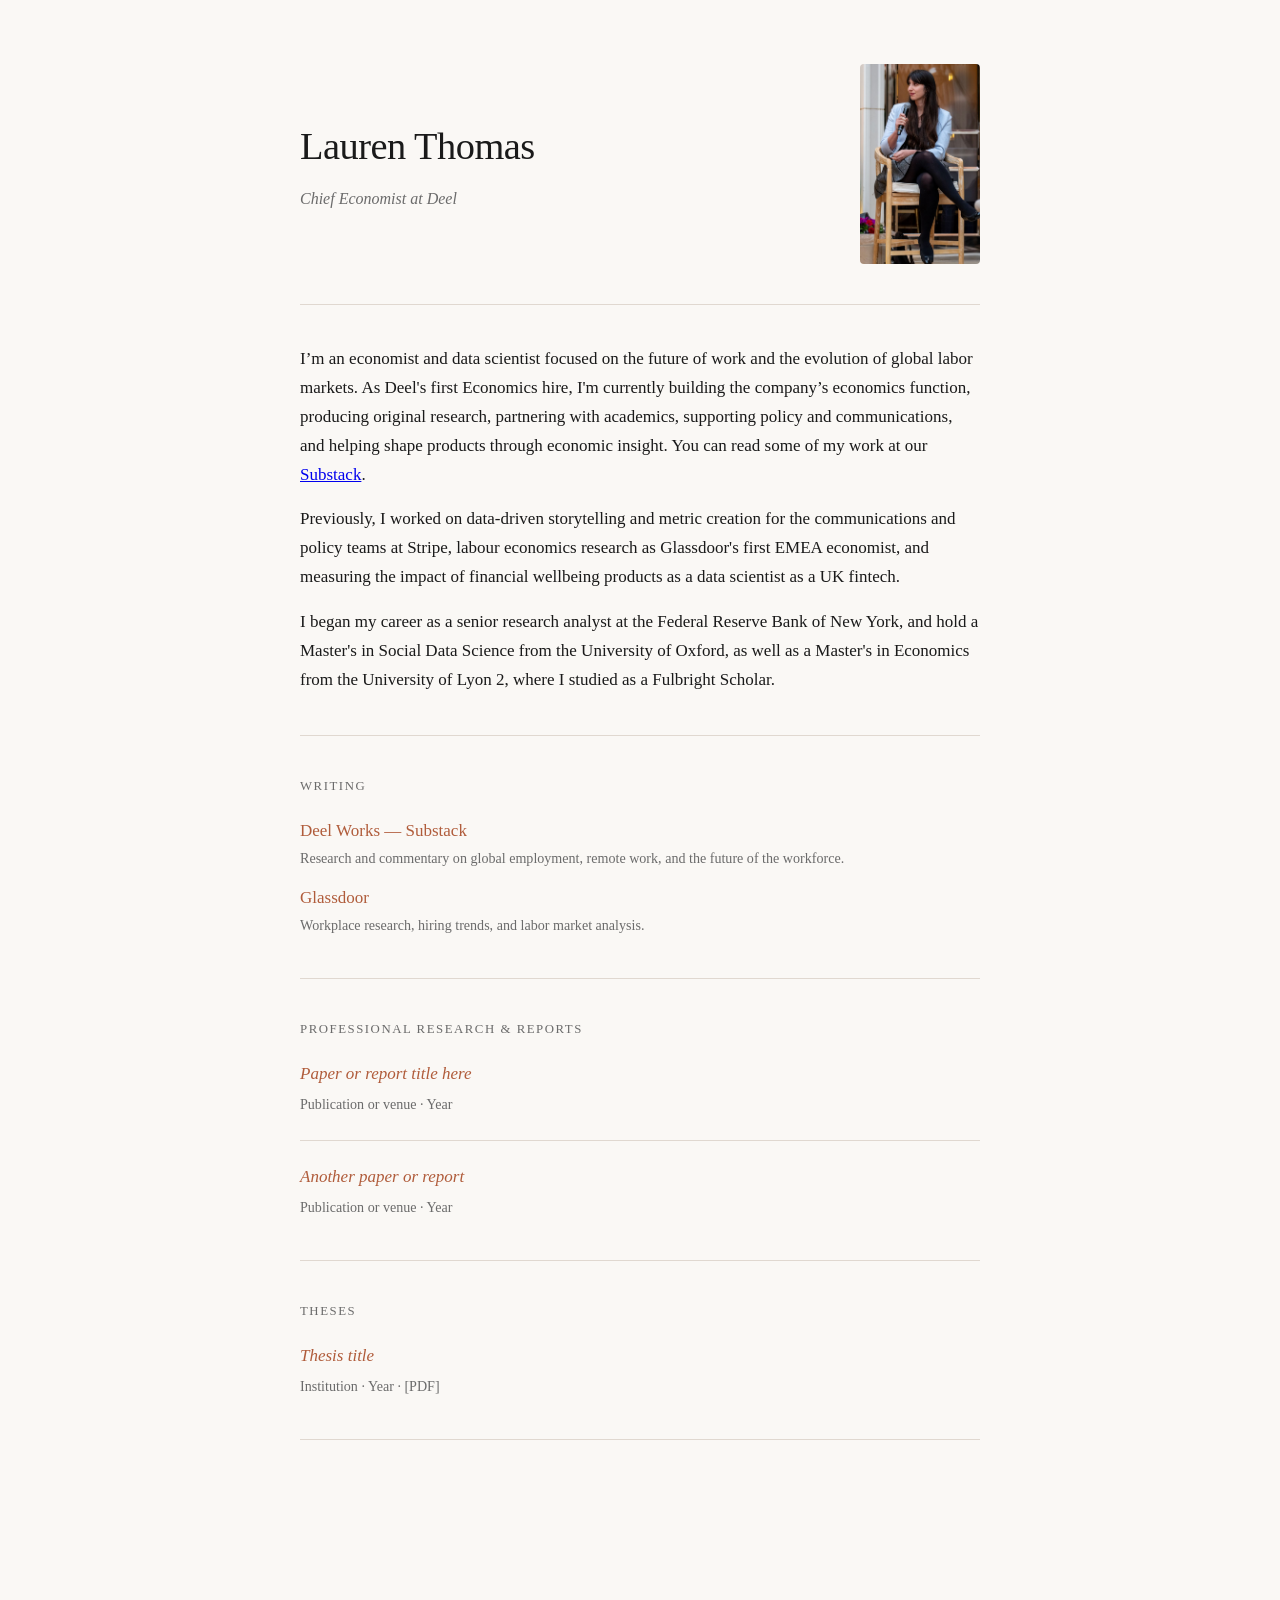
==== index.html @ c15544a4 "first commit" ====
<!DOCTYPE html>
<html lang="en">
<head>
  <meta charset="UTF-8" />
  <meta name="viewport" content="width=device-width, initial-scale=1.0" />
  <title>Lauren Thomas</title>
  <style>
    :root {
      --bg: #faf8f5;
      --text: #1a1a1a;
      --muted: #6b6b6b;
      --accent: #b05c3b;
      --accent-light: #f3ede8;
      --border: #e0d8d0;
      --max-width: 680px;
    }

    * {
      margin: 0;
      padding: 0;
      box-sizing: border-box;
    }

    body {
      background: var(--bg);
      color: var(--text);
      font-family: 'Georgia', 'Times New Roman', serif;
      font-size: 17px;
      line-height: 1.7;
      padding: 0 1.5rem;
    }

    .container {
      max-width: var(--max-width);
      margin: 0 auto;
      padding: 4rem 0 6rem;
    }

    /* Header */
    header {
      margin-bottom: 2.5rem;
      display: flex;
      justify-content: space-between;
      align-items: center;
      gap: 0;
    }

    header h1 {
      font-size: 2.4rem;
      font-weight: normal;
      letter-spacing: -0.5px;
      margin-bottom: 0.4rem;
    }

    header .tagline {
      color: var(--muted);
      font-style: italic;
      font-size: 1rem;
    }

    header .profile-photo {
      width: 120px;
      height: 200px;
      border-radius: 4px;
      object-fit: cover;
      flex-shrink: 0;
    }

    /* Divider */
    .divider {
      border: none;
      border-top: 1px solid var(--border);
      margin: 2.5rem 0;
    }

    /* Bio */
    .bio p {
      margin-bottom: 1rem;
    }

    .bio p:last-child {
      margin-bottom: 0;
    }

    /* Section headings */
    h2 {
      font-size: 0.8rem;
      font-weight: normal;
      letter-spacing: 0.12em;
      text-transform: uppercase;
      color: var(--muted);
      margin-bottom: 1.2rem;
    }

    /* Writing links (Substack, Glassdoor) */
    .link-list {
      list-style: none;
    }

    .link-list li {
      margin-bottom: 0.8rem;
    }

    .link-list a {
      color: var(--accent);
      text-decoration: none;
      border-bottom: 1px solid transparent;
      transition: border-color 0.15s;
    }

    .link-list a:hover {
      border-bottom-color: var(--accent);
    }

    .link-list .link-desc {
      display: block;
      font-size: 0.88rem;
      color: var(--muted);
      margin-top: 0.1rem;
    }

    /* Papers / PDFs */
    .paper-list {
      list-style: none;
    }

    .paper-list li {
      margin-bottom: 1.4rem;
      padding-bottom: 1.4rem;
      border-bottom: 1px solid var(--border);
    }

    .paper-list li:last-child {
      border-bottom: none;
      padding-bottom: 0;
      margin-bottom: 0;
    }

    .paper-title {
      display: block;
      color: var(--accent);
      text-decoration: none;
      border-bottom: 1px solid transparent;
      transition: border-color 0.15s;
      font-style: italic;
    }

    .paper-title:hover {
      border-bottom-color: var(--accent);
    }

    .paper-meta {
      display: block;
      font-size: 0.88rem;
      color: var(--muted);
      margin-top: 0.2rem;
    }

    /* Footer */
    footer {
      margin-top: 4rem;
      font-size: 0.85rem;
      color: var(--muted);
    }
  </style>
</head>
<body>
  <div class="container">

    <header>
      <div>
        <h1>Lauren Thomas</h1>
        <span class="tagline">Chief Economist at Deel</span>
      </div>
      <img class="profile-photo" src="images/personal_pic.png" alt="Lauren Thomas" />
    </header>

    <hr class="divider" />

    <section class="bio">
      <p>
        <!-- Add a short bio here. A few sentences about who you are, what you research or write about, and where you're based. -->
      I’m an economist and data scientist focused on the future of work and the evolution of global labor markets.
      As Deel's first Economics hire, I'm currently building the company’s economics function, producing original research, partnering with academics, supporting policy and communications, and helping shape products through economic insight.
      You can read some of my work at our <a href="https://www.deelworks.substack.com">Substack</a>. </p>
      
      <p>Previously, I worked on data-driven storytelling and metric creation for the communications and policy teams at Stripe,
      labour economics research as Glassdoor's first EMEA economist, and measuring the impact of financial wellbeing products as a data scientist as a UK fintech.</p>
      <p>I began my career as a senior research analyst at the Federal Reserve Bank of New York, and hold a Master's in Social Data Science from the University of Oxford, as well as a Master's in Economics from the University of Lyon 2,
      where I studied as a Fulbright Scholar. </p>
    </section>

    <hr class="divider" />

    <section>
      <h2>Writing</h2>
      <ul class="link-list">
        <li>
          <a href="https://deelworks.substack.com" target="_blank" rel="noopener">Deel Works — Substack</a>
          <span class="link-desc">Research and commentary on global employment, remote work, and the future of the workforce.</span>
        </li>
        <li>
          <a href="https://www.glassdoor.com/blog/author/laurenthomas/" target="_blank" rel="noopener">Glassdoor</a>
          <span class="link-desc">Workplace research, hiring trends, and labor market analysis.</span>
        </li>
      </ul>
    </section>

    <hr class="divider" />

    <section>
      <h2>Professional Research &amp; Reports</h2>
      <ul class="paper-list">

        <!-- Copy and paste the block below for each paper or report you want to add.
             For PDFs hosted on this site, place the file in a /papers/ folder and link to papers/filename.pdf -->

        <li>
          <a class="paper-title" href="#" target="_blank" rel="noopener">Paper or report title here</a>
          <span class="paper-meta">Publication or venue · Year</span>
        </li>

        <li>
          <a class="paper-title" href="#" target="_blank" rel="noopener">Another paper or report</a>
          <span class="paper-meta">Publication or venue · Year</span>
        </li>

      </ul>
    </section>

    <hr class="divider" />

    <section>
      <h2>Theses</h2>
      <ul class="paper-list">

        <!-- Add your theses here. Place PDF files in a /papers/ folder and link to them. -->

        <li>
          <a class="paper-title" href="#" target="_blank" rel="noopener">Thesis title</a>
          <span class="paper-meta">Institution · Year · [PDF]</span>
        </li>

      </ul>
    </section>

    <hr class="divider" />

    <footer>
      <p>
        <!-- Optional: email link -->
        <!-- <a href="mailto:your@email.com">your@email.com</a> -->
      </p>
    </footer>

  </div>
</body>
</html>
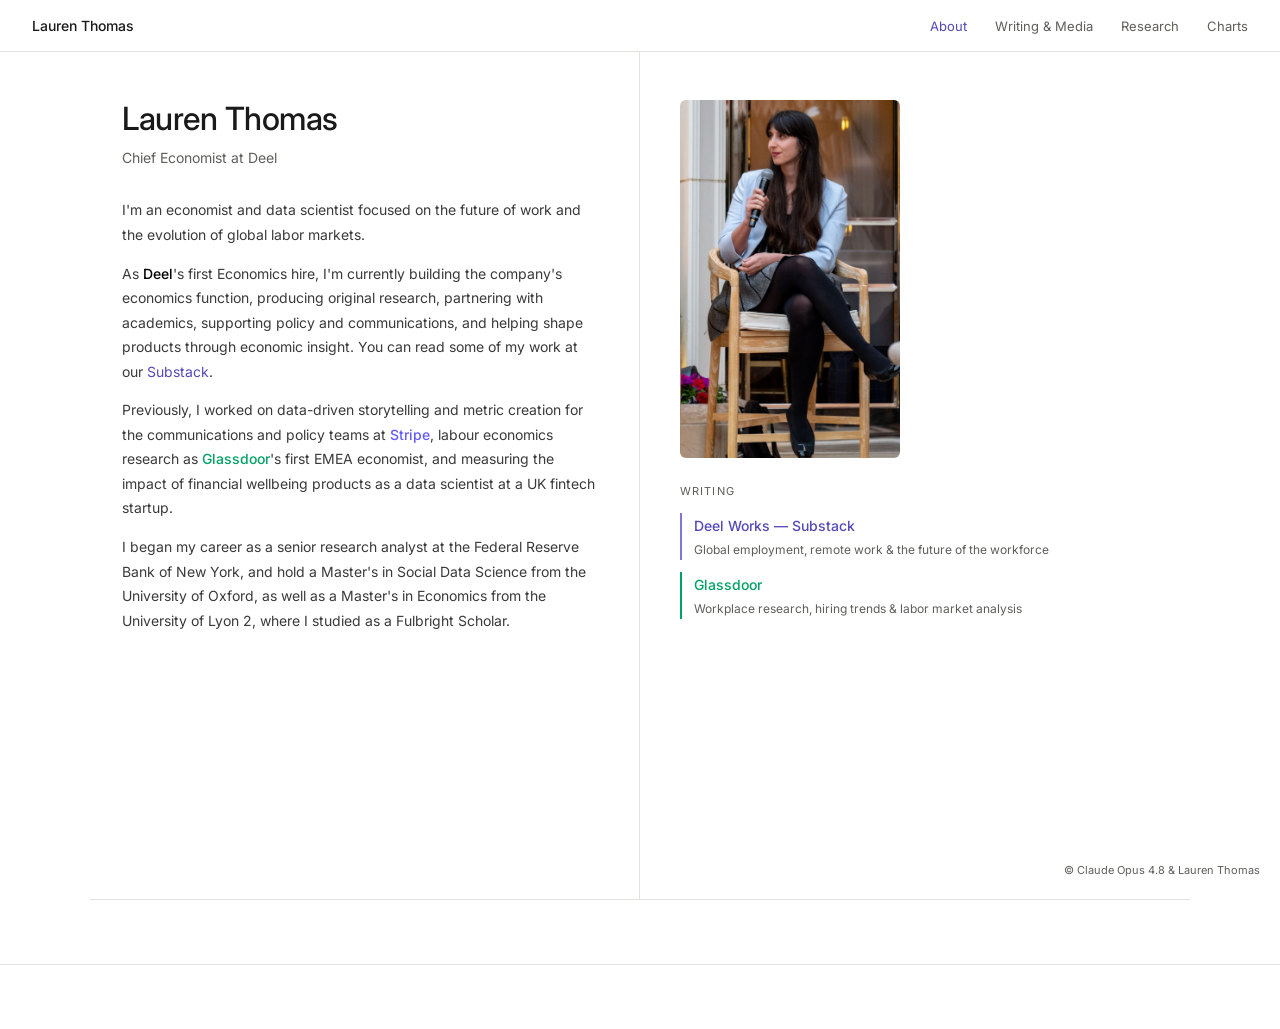
==== commit f2763265: "updated website" ====
--- a/index.html
+++ b/index.html
@@ -4,255 +4,64 @@
   <meta charset="UTF-8" />
   <meta name="viewport" content="width=device-width, initial-scale=1.0" />
   <title>Lauren Thomas</title>
-  <style>
-    :root {
-      --bg: #faf8f5;
-      --text: #1a1a1a;
-      --muted: #6b6b6b;
-      --accent: #b05c3b;
-      --accent-light: #f3ede8;
-      --border: #e0d8d0;
-      --max-width: 680px;
-    }
-
-    * {
-      margin: 0;
-      padding: 0;
-      box-sizing: border-box;
-    }
-
-    body {
-      background: var(--bg);
-      color: var(--text);
-      font-family: 'Georgia', 'Times New Roman', serif;
-      font-size: 17px;
-      line-height: 1.7;
-      padding: 0 1.5rem;
-    }
-
-    .container {
-      max-width: var(--max-width);
-      margin: 0 auto;
-      padding: 4rem 0 6rem;
-    }
-
-    /* Header */
-    header {
-      margin-bottom: 2.5rem;
-      display: flex;
-      justify-content: space-between;
-      align-items: center;
-      gap: 0;
-    }
-
-    header h1 {
-      font-size: 2.4rem;
-      font-weight: normal;
-      letter-spacing: -0.5px;
-      margin-bottom: 0.4rem;
-    }
-
-    header .tagline {
-      color: var(--muted);
-      font-style: italic;
-      font-size: 1rem;
-    }
-
-    header .profile-photo {
-      width: 120px;
-      height: 200px;
-      border-radius: 4px;
-      object-fit: cover;
-      flex-shrink: 0;
-    }
-
-    /* Divider */
-    .divider {
-      border: none;
-      border-top: 1px solid var(--border);
-      margin: 2.5rem 0;
-    }
-
-    /* Bio */
-    .bio p {
-      margin-bottom: 1rem;
-    }
-
-    .bio p:last-child {
-      margin-bottom: 0;
-    }
-
-    /* Section headings */
-    h2 {
-      font-size: 0.8rem;
-      font-weight: normal;
-      letter-spacing: 0.12em;
-      text-transform: uppercase;
-      color: var(--muted);
-      margin-bottom: 1.2rem;
-    }
-
-    /* Writing links (Substack, Glassdoor) */
-    .link-list {
-      list-style: none;
-    }
-
-    .link-list li {
-      margin-bottom: 0.8rem;
-    }
-
-    .link-list a {
-      color: var(--accent);
-      text-decoration: none;
-      border-bottom: 1px solid transparent;
-      transition: border-color 0.15s;
-    }
-
-    .link-list a:hover {
-      border-bottom-color: var(--accent);
-    }
-
-    .link-list .link-desc {
-      display: block;
-      font-size: 0.88rem;
-      color: var(--muted);
-      margin-top: 0.1rem;
-    }
-
-    /* Papers / PDFs */
-    .paper-list {
-      list-style: none;
-    }
-
-    .paper-list li {
-      margin-bottom: 1.4rem;
-      padding-bottom: 1.4rem;
-      border-bottom: 1px solid var(--border);
-    }
-
-    .paper-list li:last-child {
-      border-bottom: none;
-      padding-bottom: 0;
-      margin-bottom: 0;
-    }
-
-    .paper-title {
-      display: block;
-      color: var(--accent);
-      text-decoration: none;
-      border-bottom: 1px solid transparent;
-      transition: border-color 0.15s;
-      font-style: italic;
-    }
-
-    .paper-title:hover {
-      border-bottom-color: var(--accent);
-    }
-
-    .paper-meta {
-      display: block;
-      font-size: 0.88rem;
-      color: var(--muted);
-      margin-top: 0.2rem;
-    }
-
-    /* Footer */
-    footer {
-      margin-top: 4rem;
-      font-size: 0.85rem;
-      color: var(--muted);
-    }
-  </style>
+  <link rel="preconnect" href="https://fonts.googleapis.com" />
+  <link rel="preconnect" href="https://fonts.gstatic.com" crossorigin />
+  <link href="https://fonts.googleapis.com/css2?family=Inter:wght@400;500&display=swap" rel="stylesheet" />
+  <link rel="stylesheet" href="style.css" />
 </head>
 <body>
-  <div class="container">
 
-    <header>
-      <div>
+  <nav>
+    <a class="nav-name" href="index.html">Lauren Thomas</a>
+    <ul class="nav-links">
+      <li><a href="index.html" class="active">About</a></li>
+      <li><a href="writing.html">Writing &amp; Media</a></li>
+      <li><a href="research.html">Research</a></li>
+      <li><a href="charts.html">Charts</a></li>
+    </ul>
+  </nav>
+
+  <main>
+    <div class="hero">
+      <div class="hero-left">
         <h1>Lauren Thomas</h1>
-        <span class="tagline">Chief Economist at Deel</span>
+        <p class="tagline">Chief Economist at Deel</p>
+        <div class="bio">
+          <p>I'm an economist and data scientist focused on the future of work and the evolution of global labor markets.</p>
+          <p>As <span class="wordmark-deel">Deel</span>'s first Economics hire, I'm currently building the company's economics function, producing original research, partnering with academics, supporting policy and communications, and helping shape products through economic insight.
+          You can read some of my work at our <a href="https://deelworks.substack.com" target="_blank" rel="noopener">Substack</a>.</p>
+
+          <p>Previously, I worked on data-driven storytelling and metric creation for the communications and policy teams at <span class="wordmark-stripe">Stripe</span>,
+          labour economics research as <span class="wordmark-glassdoor">Glassdoor</span>'s first EMEA economist, and measuring the impact of financial wellbeing products as a data scientist at a UK fintech startup.</p>
+
+          <p>I began my career as a senior research analyst at the Federal Reserve Bank of New York, and hold a Master's in Social Data Science from the University of Oxford, as well as a Master's in Economics from the University of Lyon 2,
+          where I studied as a Fulbright Scholar.</p>
+        </div>
       </div>
-      <img class="profile-photo" src="images/personal_pic.png" alt="Lauren Thomas" />
-    </header>
+      <div class="hero-right">
+        <img class="hero-photo" src="images/personal_pic.png" alt="Lauren Thomas" />
+        <div>
+          <p class="quick-links-label">Writing</p>
+          <div class="quick-link-item">
+            <a href="https://deelworks.substack.com" target="_blank" rel="noopener">Deel Works — Substack</a>
+            <span class="ql-desc">Global employment, remote work &amp; the future of the workforce</span>
+          </div>
+          <div class="quick-link-item quick-link-glassdoor">
+            <a href="https://www.glassdoor.com/blog/author/laurenthomas/" target="_blank" rel="noopener"><span class="wordmark-glassdoor">Glassdoor</span></a>
+            <span class="ql-desc">Workplace research, hiring trends &amp; labor market analysis</span>
+          </div>
+        </div>
+      </div>
+    </div>
+  </main>
 
-    <hr class="divider" />
+  <footer>
+    <!-- <a href="mailto:your@email.com">your@email.com</a> -->
+  </footer>
 
-    <section class="bio">
-      <p>
-        <!-- Add a short bio here. A few sentences about who you are, what you research or write about, and where you're based. -->
-      I’m an economist and data scientist focused on the future of work and the evolution of global labor markets.
-      As Deel's first Economics hire, I'm currently building the company’s economics function, producing original research, partnering with academics, supporting policy and communications, and helping shape products through economic insight.
-      You can read some of my work at our <a href="https://www.deelworks.substack.com">Substack</a>. </p>
-      
-      <p>Previously, I worked on data-driven storytelling and metric creation for the communications and policy teams at Stripe,
-      labour economics research as Glassdoor's first EMEA economist, and measuring the impact of financial wellbeing products as a data scientist as a UK fintech.</p>
-      <p>I began my career as a senior research analyst at the Federal Reserve Bank of New York, and hold a Master's in Social Data Science from the University of Oxford, as well as a Master's in Economics from the University of Lyon 2,
-      where I studied as a Fulbright Scholar. </p>
-    </section>
+  <div class="copyright">
+    © Claude Opus 4.8 &amp; Lauren Thomas
+  </div>
 
-    <hr class="divider" />
-
-    <section>
-      <h2>Writing</h2>
-      <ul class="link-list">
-        <li>
-          <a href="https://deelworks.substack.com" target="_blank" rel="noopener">Deel Works — Substack</a>
-          <span class="link-desc">Research and commentary on global employment, remote work, and the future of the workforce.</span>
-        </li>
-        <li>
-          <a href="https://www.glassdoor.com/blog/author/laurenthomas/" target="_blank" rel="noopener">Glassdoor</a>
-          <span class="link-desc">Workplace research, hiring trends, and labor market analysis.</span>
-        </li>
-      </ul>
-    </section>
-
-    <hr class="divider" />
-
-    <section>
-      <h2>Professional Research &amp; Reports</h2>
-      <ul class="paper-list">
-
-        <!-- Copy and paste the block below for each paper or report you want to add.
-             For PDFs hosted on this site, place the file in a /papers/ folder and link to papers/filename.pdf -->
-
-        <li>
-          <a class="paper-title" href="#" target="_blank" rel="noopener">Paper or report title here</a>
-          <span class="paper-meta">Publication or venue · Year</span>
-        </li>
-
-        <li>
-          <a class="paper-title" href="#" target="_blank" rel="noopener">Another paper or report</a>
-          <span class="paper-meta">Publication or venue · Year</span>
-        </li>
-
-      </ul>
-    </section>
-
-    <hr class="divider" />
-
-    <section>
-      <h2>Theses</h2>
-      <ul class="paper-list">
-
-        <!-- Add your theses here. Place PDF files in a /papers/ folder and link to them. -->
-
-        <li>
-          <a class="paper-title" href="#" target="_blank" rel="noopener">Thesis title</a>
-          <span class="paper-meta">Institution · Year · [PDF]</span>
-        </li>
-
-      </ul>
-    </section>
-
-    <hr class="divider" />
-
-    <footer>
-      <p>
-        <!-- Optional: email link -->
-        <!-- <a href="mailto:your@email.com">your@email.com</a> -->
-      </p>
-    </footer>
-
-  </div>
 </body>
 </html>
--- a/style.css
+++ b/style.css
@@ -0,0 +1,386 @@
+:root {
+  --purple-dark: #26215C;
+  --purple-mid: #534AB7;
+  --purple-light: #7F77DD;
+  --purple-pale: #EEEDFE;
+  --text: #1a1a1a;
+  --muted: #5f5e5a;
+  --border: #e3e2de;
+  --bg: #ffffff;
+  --bg-secondary: #f8f8f6;
+}
+
+* {
+  margin: 0;
+  padding: 0;
+  box-sizing: border-box;
+}
+
+body {
+  background: var(--bg);
+  color: var(--text);
+  font-family: 'Inter', -apple-system, BlinkMacSystemFont, sans-serif;
+  font-size: 15px;
+  line-height: 1.7;
+}
+
+a {
+  color: var(--purple-mid);
+  text-decoration: none;
+}
+
+a:hover {
+  color: var(--purple-light);
+}
+
+/* Nav */
+nav {
+  position: sticky;
+  top: 0;
+  background: rgba(255,255,255,0.92);
+  backdrop-filter: blur(8px);
+  border-bottom: 1px solid var(--border);
+  z-index: 100;
+  padding: 0 2rem;
+  display: flex;
+  align-items: center;
+  justify-content: space-between;
+  height: 52px;
+}
+
+.nav-name {
+  font-size: 14px;
+  font-weight: 500;
+  color: var(--text);
+}
+
+.nav-name:hover {
+  color: var(--purple-mid);
+}
+
+.nav-links {
+  display: flex;
+  gap: 1.75rem;
+  list-style: none;
+}
+
+.nav-links a {
+  font-size: 13px;
+  color: var(--muted);
+  transition: color 0.15s;
+}
+
+.nav-links a:hover,
+.nav-links a.active {
+  color: var(--purple-mid);
+}
+
+/* Hero (about page) */
+.hero {
+  display: grid;
+  grid-template-columns: 1fr 1fr;
+  border-bottom: 1px solid var(--border);
+  min-height: calc(100vh - 52px);
+}
+
+.hero-left {
+  padding: 3rem 2.5rem 3rem 2rem;
+  border-right: 1px solid var(--border);
+}
+
+.hero-left h1 {
+  font-size: 2rem;
+  font-weight: 500;
+  letter-spacing: -0.5px;
+  line-height: 1.2;
+  margin-bottom: 0.5rem;
+  color: var(--text);
+}
+
+.hero-left .tagline {
+  font-size: 14px;
+  color: var(--muted);
+  margin-bottom: 1.75rem;
+}
+
+.bio p {
+  font-size: 14px;
+  color: #3a3a3a;
+  margin-bottom: 0.9rem;
+  line-height: 1.75;
+}
+
+.bio p:last-child {
+  margin-bottom: 0;
+}
+
+.hero-right {
+  padding: 3rem 2rem 3rem 2.5rem;
+  display: flex;
+  flex-direction: column;
+  gap: 1.5rem;
+}
+
+.hero-photo {
+  width: 100%;
+  max-width: 220px;
+  border-radius: 6px;
+  object-fit: cover;
+}
+
+.quick-links-label {
+  font-size: 11px;
+  letter-spacing: 0.1em;
+  text-transform: uppercase;
+  color: var(--muted);
+  margin-bottom: 0.75rem;
+}
+
+.quick-link-item {
+  border-left: 2px solid var(--purple-light);
+  padding-left: 12px;
+  margin-bottom: 12px;
+}
+
+.quick-link-item a {
+  font-size: 14px;
+  font-weight: 500;
+  color: var(--purple-mid);
+}
+
+.ql-desc {
+  font-size: 12px;
+  color: var(--muted);
+  margin-top: 1px;
+  display: block;
+}
+
+/* Page layout (inner pages) */
+main {
+  max-width: 1100px;
+  margin: 0 auto;
+}
+
+.page-header {
+  padding: 3rem 2rem 2rem;
+  border-bottom: 1px solid var(--border);
+}
+
+.page-header h1 {
+  font-size: 1.6rem;
+  font-weight: 500;
+  letter-spacing: -0.3px;
+  color: var(--text);
+}
+
+.page-body {
+  padding: 2.5rem 2rem;
+}
+
+/* Writing links */
+.link-list {
+  list-style: none;
+  display: flex;
+  flex-direction: column;
+  gap: 1.5rem;
+}
+
+.link-list a {
+  font-size: 15px;
+  font-weight: 500;
+}
+
+.link-desc {
+  display: block;
+  font-size: 13px;
+  color: var(--muted);
+  margin-top: 3px;
+}
+
+/* Papers */
+.paper-list {
+  list-style: none;
+}
+
+.paper-list li {
+  padding: 1.2rem 0;
+  border-bottom: 1px solid var(--border);
+}
+
+.paper-list li:first-child {
+  padding-top: 0;
+}
+
+.paper-list li:last-child {
+  border-bottom: none;
+}
+
+.paper-title {
+  font-size: 14px;
+  font-weight: 500;
+  font-style: italic;
+  color: var(--purple-mid);
+}
+
+.paper-title:hover {
+  color: var(--purple-light);
+}
+
+.paper-meta {
+  display: block;
+  font-size: 12px;
+  color: var(--muted);
+  margin-top: 3px;
+}
+
+/* Subsections */
+.subsection {
+  margin-bottom: 2.5rem;
+}
+
+.subsection:last-child {
+  margin-bottom: 0;
+}
+
+.subsection-title {
+  font-size: 13px;
+  font-weight: 500;
+  color: var(--text);
+  margin-bottom: 0.25rem;
+  letter-spacing: 0;
+  text-transform: none;
+}
+
+.subsection-subtitle {
+  font-size: 12px;
+  color: var(--muted);
+  margin-bottom: 1.25rem;
+  font-style: italic;
+}
+
+.abstract {
+  font-size: 11.5px;
+  color: var(--muted);
+  line-height: 1.65;
+  margin-top: 0.5rem;
+}
+
+.subsection-divider {
+  border: none;
+  border-top: 1px solid var(--border);
+  margin: 2rem 0;
+}
+
+/* Charts */
+.charts-grid {
+  display: grid;
+  grid-template-columns: repeat(auto-fill, minmax(240px, 1fr));
+  gap: 1rem;
+}
+
+.chart-card {
+  border: 1px solid var(--border);
+  border-radius: 6px;
+  overflow: hidden;
+  transition: border-color 0.15s;
+}
+
+.chart-card:hover {
+  border-color: var(--purple-light);
+}
+
+.chart-card img {
+  width: 100%;
+  display: block;
+  object-fit: cover;
+}
+
+.chart-full {
+  width: 100%;
+  margin-bottom: 0;
+}
+
+.chart-full img {
+  object-fit: contain;
+}
+
+.page-subtitle {
+  font-size: 14px;
+  color: var(--muted);
+  margin-top: 0.5rem;
+  font-style: italic;
+}
+
+.chart-card-caption {
+  padding: 0.6rem 0.75rem;
+  font-size: 12px;
+  color: var(--muted);
+}
+
+.chart-placeholder {
+  background: var(--bg-secondary);
+  border: 1px dashed var(--border);
+  border-radius: 6px;
+  height: 180px;
+  display: flex;
+  flex-direction: column;
+  align-items: center;
+  justify-content: center;
+  gap: 8px;
+  color: var(--muted);
+  font-size: 12px;
+}
+
+.chart-placeholder svg {
+  opacity: 0.35;
+}
+
+/* Footer */
+footer {
+  padding: 2rem;
+  font-size: 12px;
+  color: var(--muted);
+  border-top: 1px solid var(--border);
+  text-align: center;
+  margin-top: 4rem;
+}
+
+/* Brand wordmarks */
+.wordmark-stripe {
+  color: #635BFF;
+  font-weight: 500;
+}
+
+.wordmark-glassdoor {
+  color: #00A264;
+  font-weight: 500;
+}
+
+.wordmark-deel {
+  color: #000000;
+  font-weight: 500;
+}
+
+.quick-link-glassdoor {
+  border-left-color: #00A264;
+}
+
+/* Copyright */
+.copyright {
+  position: fixed;
+  bottom: 1.25rem;
+  right: 1.25rem;
+  font-size: 11px;
+  color: var(--muted);
+  z-index: 200;
+}
+
+/* Responsive */
+@media (max-width: 700px) {
+  .hero { grid-template-columns: 1fr; min-height: auto; }
+  .hero-left { border-right: none; border-bottom: 1px solid var(--border); padding: 2rem 1.5rem; }
+  .hero-right { padding: 1.5rem; }
+  nav { padding: 0 1rem; }
+  .nav-links { gap: 1rem; }
+  .page-header, .page-body { padding-left: 1.5rem; padding-right: 1.5rem; }
+}
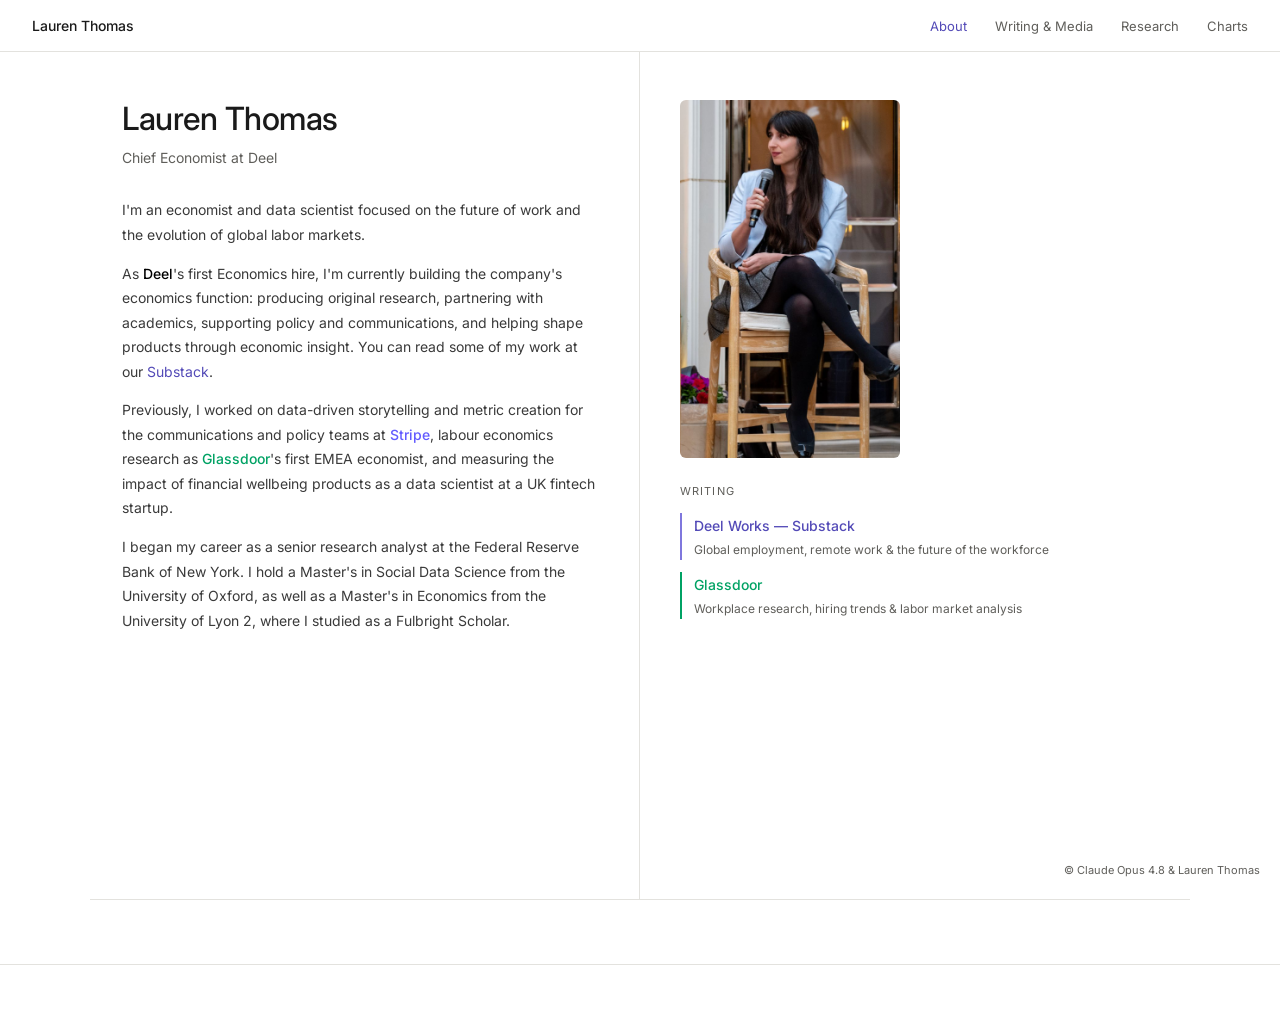
==== commit 496b7e6f: "add new charts, fix website formatting" ====
--- a/index.html
+++ b/index.html
@@ -28,13 +28,13 @@
         <p class="tagline">Chief Economist at Deel</p>
         <div class="bio">
           <p>I'm an economist and data scientist focused on the future of work and the evolution of global labor markets.</p>
-          <p>As <span class="wordmark-deel">Deel</span>'s first Economics hire, I'm currently building the company's economics function, producing original research, partnering with academics, supporting policy and communications, and helping shape products through economic insight.
+          <p>As <span class="wordmark-deel">Deel</span>'s first Economics hire, I'm currently building the company's economics function: producing original research, partnering with academics, supporting policy and communications, and helping shape products through economic insight.
           You can read some of my work at our <a href="https://deelworks.substack.com" target="_blank" rel="noopener">Substack</a>.</p>
 
           <p>Previously, I worked on data-driven storytelling and metric creation for the communications and policy teams at <span class="wordmark-stripe">Stripe</span>,
           labour economics research as <span class="wordmark-glassdoor">Glassdoor</span>'s first EMEA economist, and measuring the impact of financial wellbeing products as a data scientist at a UK fintech startup.</p>
 
-          <p>I began my career as a senior research analyst at the Federal Reserve Bank of New York, and hold a Master's in Social Data Science from the University of Oxford, as well as a Master's in Economics from the University of Lyon 2,
+          <p>I began my career as a senior research analyst at the Federal Reserve Bank of New York. I hold a Master's in Social Data Science from the University of Oxford, as well as a Master's in Economics from the University of Lyon 2,
           where I studied as a Fulbright Scholar.</p>
         </div>
       </div>
